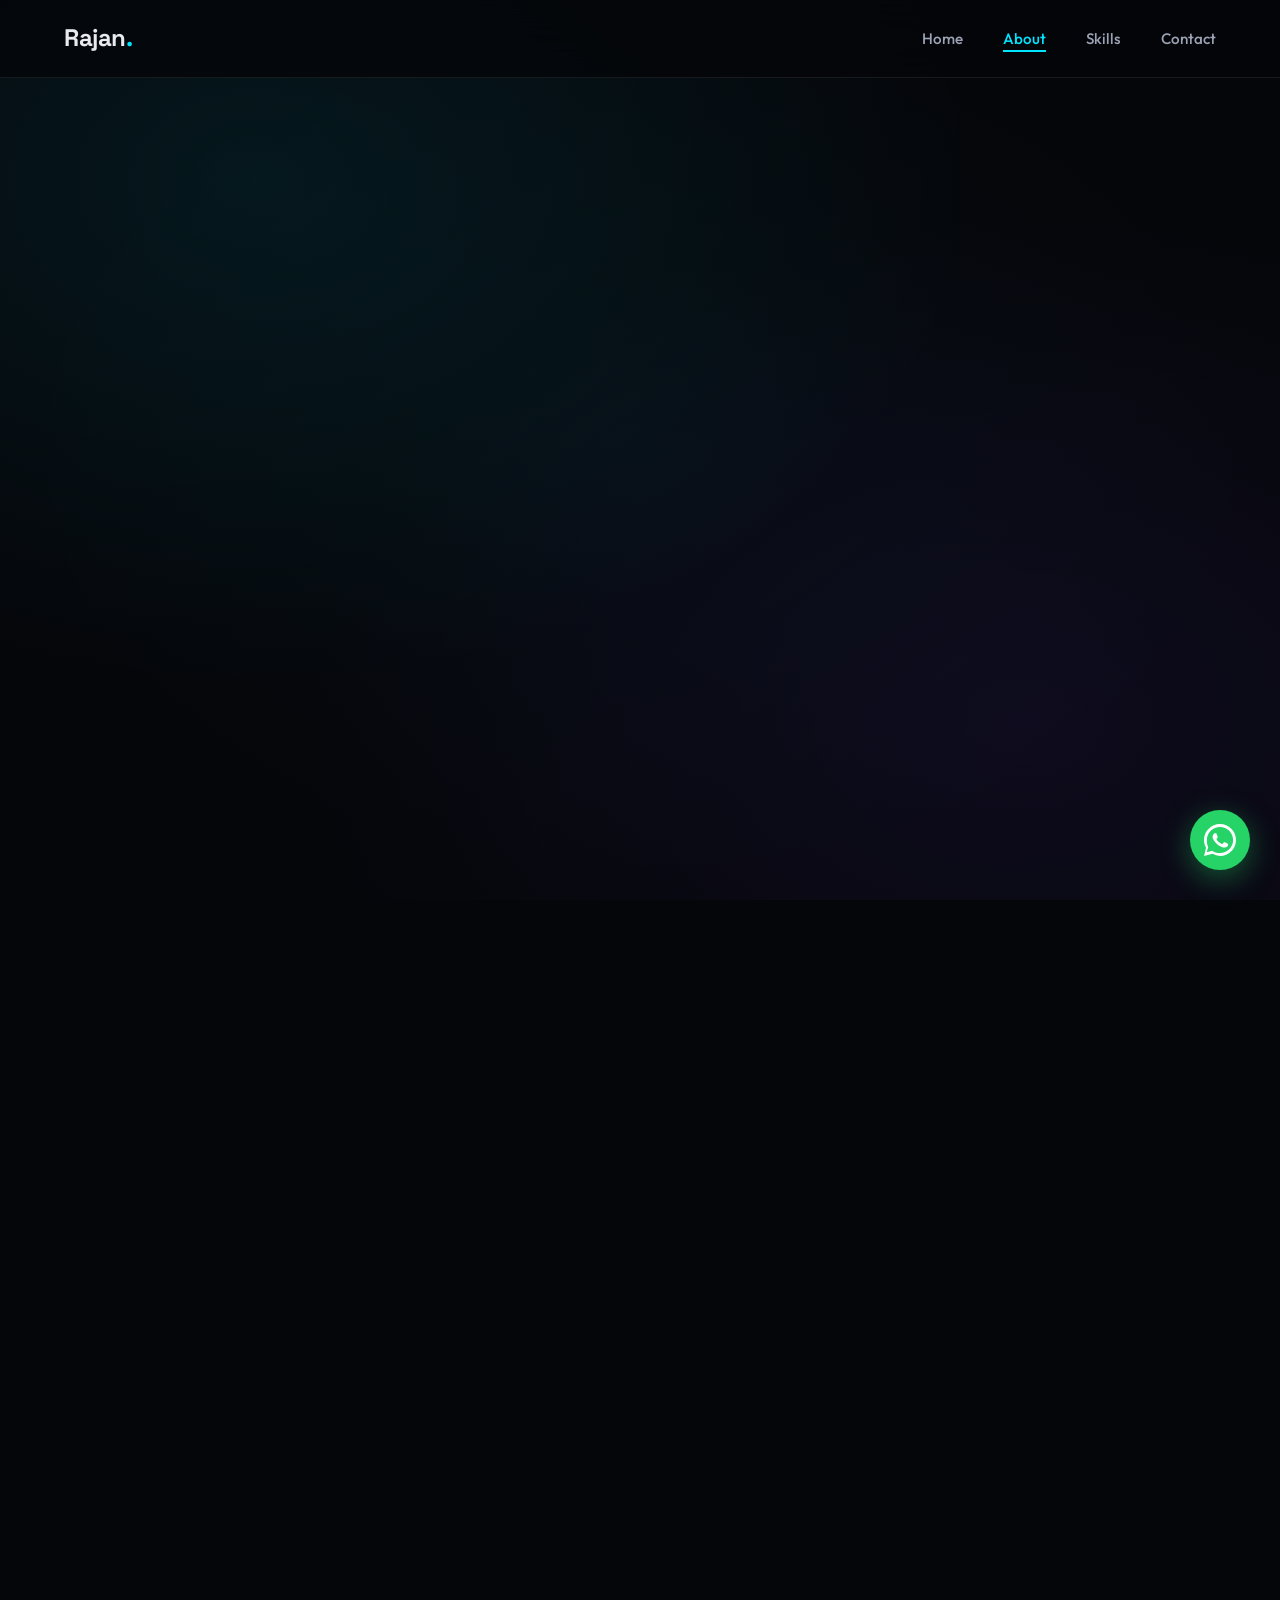
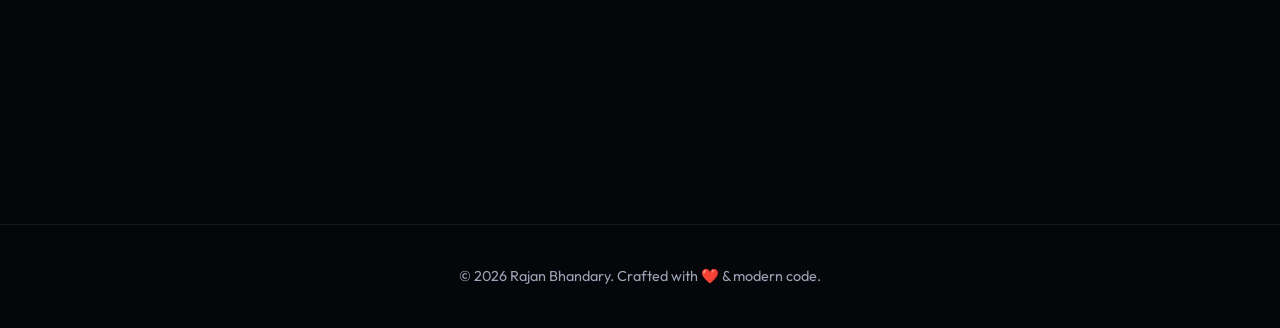
==== about.html @ 7d411dfc "Create about.html" ====
<!DOCTYPE html>
<html lang="en">
<head>
  <meta charset="UTF-8">
  <meta name="viewport" content="width=device-width, initial-scale=1.0">
  <title>About | Rajan Bhandary</title>
  <link rel="stylesheet" href="style.css">
  <link rel="icon" href="data:image/svg+xml,<svg xmlns='http://www.w3.org/2000/svg' viewBox='0 0 100 100'><text y='.9em' font-size='90'>🚀</text></svg>">
</head>
<body>
  <div class="bg-animation"></div>
  
  <div class="flying-elements">
    <div class="plane"><svg viewBox="0 0 24 24"><path d="M21 16v-2l-8-5V3.5c0-.83-.67-1.5-1.5-1.5S10 2.67 10 3.5V9l-8 5v2l8-2.5V19l-2 1.5V22l3.5-1 3.5 1v-1.5L13 19v-5.5l8 2.5z"/></svg></div>
    <div class="plane"><svg viewBox="0 0 24 24"><path d="M21 16v-2l-8-5V3.5c0-.83-.67-1.5-1.5-1.5S10 2.67 10 3.5V9l-8 5v2l8-2.5V19l-2 1.5V22l3.5-1 3.5 1v-1.5L13 19v-5.5l8 2.5z"/></svg></div>
    <div class="plane"><svg viewBox="0 0 24 24"><path d="M21 16v-2l-8-5V3.5c0-.83-.67-1.5-1.5-1.5S10 2.67 10 3.5V9l-8 5v2l8-2.5V19l-2 1.5V22l3.5-1 3.5 1v-1.5L13 19v-5.5l8 2.5z"/></svg></div>
  </div>

  <nav class="navbar" id="navbar">
    <a href="index.html" class="logo">Rajan<span>.</span></a>
    <ul class="nav-links" id="navLinks">
      <li><a href="index.html">Home</a></li>
      <li><a href="about.html" class="active">About</a></li>
      <li><a href="skills.html">Skills</a></li>
      <li><a href="contact.html">Contact</a></li>
    </ul>
    <button class="menu-toggle" id="menuToggle" aria-label="Menu">
      <span></span><span></span><span></span>
    </button>
  </nav>

  <section class="section" style="padding-top: 140px;">
    <div class="container">
      <div class="section-header fade-in">
        <span class="tag">About Me</span>
        <h2>Know Who I Am</h2>
        <p>A passionate frontend developer who loves turning creative ideas into real-world digital experiences.</p>
      </div>

      <div class="about-grid">
        <div class="about-image fade-in">
          <img src="assets/rajan.jpg" alt="Rajan Bhandary">
        </div>

        <div class="about-content fade-in">
          <h3>I'm Rajan Bhandary</h3>
          <p>
            A dedicated Frontend Developer with a strong focus on creating clean, responsive, and user-friendly interfaces. I enjoy solving real problems through code and constantly learning new technologies to stay ahead in the fast-moving web world.
          </p>
          <p>
            My journey in web development started with curiosity and has grown into a deep passion for building beautiful products that people love to use. I believe great design + clean code = unforgettable experiences.
          </p>

          <div class="about-info">
            <div class="info-item">
              <div class="label">Name</div>
              <div class="value">Rajan Bhandary</div>
            </div>
            <div class="info-item">
              <div class="label">Role</div>
              <div class="value">Frontend Developer</div>
            </div>
            <div class="info-item">
              <div class="label">Phone</div>
              <div class="value">+91 97089 64917</div>
            </div>
            <div class="info-item">
              <div class="label">Availability</div>
              <div class="value">Open to Work</div>
            </div>
          </div>
        </div>
      </div>

      <!-- Hobbies -->
      <div class="section-header fade-in" style="margin-top: 5rem;">
        <span class="tag">Beyond Code</span>
        <h2>My Hobbies & Interests</h2>
        <p>Life is more than just code. Here's what keeps me inspired and balanced.</p>
      </div>

      <div class="hobbies-grid">
        <div class="hobby-card fade-in">
          <span class="icon">📸</span>
          <h4>Photography</h4>
          <p>Capturing moments and playing with light & composition in my free time.</p>
        </div>
        <div class="hobby-card fade-in">
          <span class="icon">✈️</span>
          <h4>Traveling</h4>
          <p>Exploring new places, cultures and getting inspired by different environments.</p>
        </div>
        <div class="hobby-card fade-in">
          <span class="icon">🎧</span>
          <h4>Music</h4>
          <p>Listening to lo-fi, electronic & indie while coding or relaxing after work.</p>
        </div>
        <div class="hobby-card fade-in">
          <span class="icon">🏋️</span>
          <h4>Fitness</h4>
          <p>Staying active and disciplined helps me maintain focus and energy every day.</p>
        </div>
        <div class="hobby-card fade-in">
          <span class="icon">📚</span>
          <h4>Tech Reading</h4>
          <p>Reading blogs, docs & books about new frameworks, design systems & trends.</p>
        </div>
        <div class="hobby-card fade-in">
          <span class="icon">🎮</span>
          <h4>Gaming</h4>
          <p>Occasional gaming sessions to unwind and keep the competitive spirit alive.</p>
        </div>
      </div>
    </div>
  </section>

  <a href="https://wa.me/919708964917" target="_blank" class="whatsapp-float" aria-label="Chat on WhatsApp">
    <svg viewBox="0 0 32 32"><path d="M16.004 0C7.168 0 0 7.168 0 16c0 2.824.736 5.472 2.024 7.776L.064 32l8.4-2.208A15.92 15.92 0 0016.004 32C24.832 32 32 24.832 32 16S24.832 0 16.004 0zm0 29.12c-2.56 0-5.056-.672-7.232-1.952l-.528-.312-5.472 1.44 1.44-5.344-.344-.544A13.056 13.056 0 012.88 16c0-7.232 5.888-13.12 13.124-13.12S29.12 8.768 29.12 16 23.232 29.12 16.004 29.12z"/><path d="M23.36 19.424c-.384-.192-2.272-1.12-2.624-1.248-.352-.128-.608-.192-.864.192-.256.384-.992 1.248-1.216 1.504-.224.256-.448.288-.832.096-.384-.192-1.616-.592-3.072-1.888-1.136-1.024-1.904-2.288-2.128-2.672-.224-.384-.024-.592.168-.784.176-.176.384-.448.576-.672.192-.224.256-.384.384-.64.128-.256.064-.48-.032-.672-.096-.192-.864-2.08-1.184-2.848-.32-.752-.64-.64-.864-.64h-.736c-.256 0-.672.096-1.024.48-.352.384-1.344 1.312-1.344 3.2s1.376 3.712 1.568 3.968c.192.256 2.704 4.128 6.56 5.792.912.384 1.632.624 2.192.8.912.288 1.744.248 2.4.152.736-.112 2.272-.928 2.592-1.824.32-.896.32-1.664.224-1.824-.096-.16-.352-.256-.736-.448z"/></svg>
  </a>

  <footer>
    <div class="container">
      <p>© 2026 Rajan Bhandary. Crafted with ❤️ & modern code.</p>
    </div>
  </footer>

  <script src="script.js"></script>
</body>
</html>
---- style.css ----
/* ===== RAJAN BHANDARY - PORTFOLIO ===== */
@import url('https://fonts.googleapis.com/css2?family=Outfit:wght@300;400;500;600;700;800&family=Space+Grotesk:wght@400;500;600;700&display=swap');

:root {
  --bg: #05060a;
  --bg-card: rgba(18, 20, 30, 0.75);
  --primary: #00e5ff;
  --primary-dark: #00b8d4;
  --accent: #7c4dff;
  --text: #e8eaf0;
  --text-muted: #9ba3b5;
  --glass: rgba(255, 255, 255, 0.04);
  --border: rgba(255, 255, 255, 0.08);
  --success: #00e676;
  --shadow: 0 20px 60px rgba(0, 229, 255, 0.08);
}

* {
  margin: 0;
  padding: 0;
  box-sizing: border-box;
}

html {
  scroll-behavior: smooth;
}

body {
  font-family: 'Outfit', sans-serif;
  background: var(--bg);
  color: var(--text);
  line-height: 1.6;
  overflow-x: hidden;
  min-height: 100vh;
}

/* Animated background */
.bg-animation {
  position: fixed;
  top: 0;
  left: 0;
  width: 100%;
  height: 100%;
  z-index: -2;
  background: 
    radial-gradient(ellipse at 20% 20%, rgba(0, 229, 255, 0.08) 0%, transparent 50%),
    radial-gradient(ellipse at 80% 80%, rgba(124, 77, 255, 0.08) 0%, transparent 50%),
    radial-gradient(ellipse at 50% 50%, rgba(0, 184, 212, 0.03) 0%, transparent 70%),
    var(--bg);
}

/* Flying planes / particles */
.flying-elements {
  position: fixed;
  top: 0;
  left: 0;
  width: 100%;
  height: 100%;
  z-index: -1;
  pointer-events: none;
  overflow: hidden;
}

.plane {
  position: absolute;
  opacity: 0.15;
  animation: fly linear infinite;
}

.plane svg {
  width: 40px;
  height: 40px;
  fill: var(--primary);
}

.plane:nth-child(1) { top: 15%; left: -50px; animation-duration: 28s; animation-delay: 0s; }
.plane:nth-child(2) { top: 45%; left: -50px; animation-duration: 35s; animation-delay: 5s; }
.plane:nth-child(3) { top: 70%; left: -50px; animation-duration: 42s; animation-delay: 12s; }
.plane:nth-child(4) { top: 25%; left: -50px; animation-duration: 31s; animation-delay: 18s; }

@keyframes fly {
  0% { transform: translateX(0) translateY(0) rotate(0deg); opacity: 0; }
  5% { opacity: 0.15; }
  50% { transform: translateX(50vw) translateY(-30px) rotate(5deg); }
  95% { opacity: 0.15; }
  100% { transform: translateX(110vw) translateY(20px) rotate(-3deg); opacity: 0; }
}

/* Particles */
.particle {
  position: absolute;
  width: 4px;
  height: 4px;
  background: var(--primary);
  border-radius: 50%;
  opacity: 0.3;
  animation: float-particle linear infinite;
}

@keyframes float-particle {
  0% { transform: translateY(100vh) scale(0); opacity: 0; }
  10% { opacity: 0.4; }
  90% { opacity: 0.4; }
  100% { transform: translateY(-10vh) scale(1); opacity: 0; }
}

/* Navbar */
.navbar {
  position: fixed;
  top: 0;
  left: 0;
  width: 100%;
  padding: 1.2rem 5%;
  display: flex;
  justify-content: space-between;
  align-items: center;
  z-index: 1000;
  background: rgba(5, 6, 10, 0.85);
  backdrop-filter: blur(20px);
  border-bottom: 1px solid var(--border);
  transition: all 0.3s ease;
}

.navbar.scrolled {
  padding: 0.8rem 5%;
  box-shadow: 0 10px 40px rgba(0, 0, 0, 0.4);
}

.logo {
  font-family: 'Space Grotesk', sans-serif;
  font-size: 1.5rem;
  font-weight: 700;
  color: var(--text);
  text-decoration: none;
  letter-spacing: -0.5px;
}

.logo span {
  color: var(--primary);
}

.nav-links {
  display: flex;
  gap: 2.5rem;
  list-style: none;
}

.nav-links a {
  color: var(--text-muted);
  text-decoration: none;
  font-weight: 500;
  font-size: 0.95rem;
  transition: all 0.3s ease;
  position: relative;
}

.nav-links a::after {
  content: '';
  position: absolute;
  bottom: -4px;
  left: 0;
  width: 0;
  height: 2px;
  background: var(--primary);
  transition: width 0.3s ease;
}

.nav-links a:hover,
.nav-links a.active {
  color: var(--primary);
}

.nav-links a:hover::after,
.nav-links a.active::after {
  width: 100%;
}

.menu-toggle {
  display: none;
  flex-direction: column;
  gap: 6px;
  cursor: pointer;
  background: none;
  border: none;
}

.menu-toggle span {
  width: 28px;
  height: 2px;
  background: var(--text);
  transition: all 0.3s ease;
}

/* Container */
.container {
  max-width: 1200px;
  margin: 0 auto;
  padding: 0 5%;
}

/* ===== HOME PAGE ===== */
.hero {
  min-height: 100vh;
  display: flex;
  align-items: center;
  padding-top: 80px;
  position: relative;
}

.hero-content {
  display: grid;
  grid-template-columns: 1.1fr 0.9fr;
  gap: 4rem;
  align-items: center;
  width: 100%;
}

.hero-text {
  animation: fadeInUp 0.8s ease forwards;
}

.greeting {
  display: inline-block;
  font-size: 1rem;
  color: var(--primary);
  font-weight: 500;
  margin-bottom: 1rem;
  letter-spacing: 2px;
  text-transform: uppercase;
}

.hero-text h1 {
  font-family: 'Space Grotesk', sans-serif;
  font-size: clamp(2.8rem, 5vw, 4.2rem);
  font-weight: 700;
  line-height: 1.15;
  margin-bottom: 1.2rem;
  letter-spacing: -1px;
}

.hero-text h1 .highlight {
  background: linear-gradient(135deg, var(--primary), var(--accent));
  -webkit-background-clip: text;
  -webkit-text-fill-color: transparent;
  background-clip: text;
}

.hero-text .role {
  font-size: 1.35rem;
  color: var(--text-muted);
  margin-bottom: 1.8rem;
  font-weight: 400;
}

.hero-text .intro {
  font-size: 1.1rem;
  color: var(--text-muted);
  max-width: 520px;
  margin-bottom: 2.5rem;
  line-height: 1.8;
}

.hero-btns {
  display: flex;
  gap: 1.2rem;
  flex-wrap: wrap;
}

.btn {
  display: inline-flex;
  align-items: center;
  gap: 0.6rem;
  padding: 0.95rem 1.9rem;
  border-radius: 50px;
  font-weight: 600;
  font-size: 1rem;
  text-decoration: none;
  transition: all 0.3s ease;
  border: none;
  cursor: pointer;
  font-family: inherit;
}

.btn-primary {
  background: linear-gradient(135deg, var(--primary), var(--primary-dark));
  color: #000;
  box-shadow: 0 8px 30px rgba(0, 229, 255, 0.3);
}

.btn-primary:hover {
  transform: translateY(-3px);
  box-shadow: 0 12px 40px rgba(0, 229, 255, 0.45);
}

.btn-outline {
  background: transparent;
  color: var(--text);
  border: 1.5px solid var(--border);
}

.btn-outline:hover {
  border-color: var(--primary);
  color: var(--primary);
  background: rgba(0, 229, 255, 0.05);
  transform: translateY(-3px);
}

/* Photo */
.hero-image {
  position: relative;
  display: flex;
  justify-content: center;
  animation: fadeInRight 0.9s ease 0.2s both;
}

.image-wrapper {
  position: relative;
  width: 340px;
  height: 420px;
}

.image-wrapper::before {
  content: '';
  position: absolute;
  inset: -12px;
  border-radius: 24px;
  background: linear-gradient(135deg, var(--primary), var(--accent));
  opacity: 0.5;
  z-index: -1;
  filter: blur(20px);
  animation: pulse-glow 3s ease-in-out infinite;
}

@keyframes pulse-glow {
  0%, 100% { opacity: 0.4; transform: scale(1); }
  50% { opacity: 0.7; transform: scale(1.02); }
}

.image-wrapper img {
  width: 100%;
  height: 100%;
  object-fit: cover;
  border-radius: 20px;
  border: 2px solid rgba(0, 229, 255, 0.2);
  box-shadow: var(--shadow);
}

.floating-badge {
  position: absolute;
  bottom: -20px;
  left: 50%;
  transform: translateX(-50%);
  background: var(--bg-card);
  backdrop-filter: blur(16px);
  border: 1px solid var(--border);
  padding: 0.8rem 1.5rem;
  border-radius: 50px;
  display: flex;
  align-items: center;
  gap: 0.6rem;
  font-size: 0.9rem;
  font-weight: 500;
  box-shadow: 0 10px 40px rgba(0, 0, 0, 0.3);
  white-space: nowrap;
}

.floating-badge .dot {
  width: 10px;
  height: 10px;
  background: var(--success);
  border-radius: 50%;
  animation: blink 1.5s infinite;
}

@keyframes blink {
  0%, 100% { opacity: 1; }
  50% { opacity: 0.4; }
}

/* Stats */
.stats {
  display: flex;
  gap: 3rem;
  margin-top: 4rem;
  padding-top: 2.5rem;
  border-top: 1px solid var(--border);
  animation: fadeInUp 0.8s ease 0.4s both;
}

.stat-item h3 {
  font-family: 'Space Grotesk', sans-serif;
  font-size: 2rem;
  font-weight: 700;
  color: var(--primary);
  margin-bottom: 0.2rem;
}

.stat-item p {
  color: var(--text-muted);
  font-size: 0.9rem;
}

/* ===== SECTION COMMON ===== */
.section {
  padding: 6rem 0;
}

.section-header {
  text-align: center;
  margin-bottom: 4rem;
}

.section-header .tag {
  display: inline-block;
  font-size: 0.85rem;
  color: var(--primary);
  font-weight: 600;
  letter-spacing: 2px;
  text-transform: uppercase;
  margin-bottom: 0.8rem;
}

.section-header h2 {
  font-family: 'Space Grotesk', sans-serif;
  font-size: clamp(2rem, 4vw, 2.8rem);
  font-weight: 700;
  margin-bottom: 1rem;
}

.section-header p {
  color: var(--text-muted);
  max-width: 550px;
  margin: 0 auto;
  font-size: 1.05rem;
}

/* ===== ABOUT PAGE ===== */
.about-grid {
  display: grid;
  grid-template-columns: 1fr 1.2fr;
  gap: 4rem;
  align-items: center;
}

.about-image {
  position: relative;
}

.about-image img {
  width: 100%;
  max-width: 400px;
  border-radius: 20px;
  border: 2px solid rgba(0, 229, 255, 0.15);
  box-shadow: var(--shadow);
}

.about-content h3 {
  font-family: 'Space Grotesk', sans-serif;
  font-size: 1.8rem;
  margin-bottom: 1.2rem;
}

.about-content p {
  color: var(--text-muted);
  margin-bottom: 1.2rem;
  font-size: 1.05rem;
  line-height: 1.8;
}

.about-info {
  display: grid;
  grid-template-columns: 1fr 1fr;
  gap: 1.2rem;
  margin-top: 2rem;
}

.info-item {
  background: var(--glass);
  border: 1px solid var(--border);
  padding: 1.2rem;
  border-radius: 14px;
  transition: all 0.3s ease;
}

.info-item:hover {
  border-color: rgba(0, 229, 255, 0.3);
  transform: translateY(-3px);
}

.info-item .label {
  font-size: 0.8rem;
  color: var(--text-muted);
  margin-bottom: 0.3rem;
}

.info-item .value {
  font-weight: 600;
  font-size: 1.05rem;
}

/* Hobbies */
.hobbies-grid {
  display: grid;
  grid-template-columns: repeat(auto-fit, minmax(220px, 1fr));
  gap: 1.5rem;
  margin-top: 3rem;
}

.hobby-card {
  background: var(--bg-card);
  border: 1px solid var(--border);
  border-radius: 18px;
  padding: 1.8rem;
  text-align: center;
  transition: all 0.35s ease;
  backdrop-filter: blur(12px);
}

.hobby-card:hover {
  transform: translateY(-8px);
  border-color: rgba(0, 229, 255, 0.35);
  box-shadow: 0 20px 50px rgba(0, 229, 255, 0.1);
}

.hobby-card .icon {
  font-size: 2.5rem;
  margin-bottom: 1rem;
  display: block;
}

.hobby-card h4 {
  font-size: 1.15rem;
  margin-bottom: 0.5rem;
  font-weight: 600;
}

.hobby-card p {
  color: var(--text-muted);
  font-size: 0.9rem;
}

/* ===== SKILLS PAGE ===== */
.skills-grid {
  display: grid;
  grid-template-columns: repeat(auto-fit, minmax(280px, 1fr));
  gap: 1.8rem;
}

.skill-category {
  background: var(--bg-card);
  border: 1px solid var(--border);
  border-radius: 20px;
  padding: 2rem;
  backdrop-filter: blur(12px);
  transition: all 0.3s ease;
}

.skill-category:hover {
  border-color: rgba(0, 229, 255, 0.3);
  transform: translateY(-5px);
}

.skill-category h3 {
  font-family: 'Space Grotesk', sans-serif;
  font-size: 1.25rem;
  margin-bottom: 1.5rem;
  display: flex;
  align-items: center;
  gap: 0.6rem;
}

.skill-category h3 .emoji {
  font-size: 1.4rem;
}

.skill-tags {
  display: flex;
  flex-wrap: wrap;
  gap: 0.7rem;
}

.skill-tag {
  background: rgba(0, 229, 255, 0.08);
  border: 1px solid rgba(0, 229, 255, 0.2);
  color: var(--primary);
  padding: 0.45rem 1rem;
  border-radius: 50px;
  font-size: 0.9rem;
  font-weight: 500;
  transition: all 0.25s ease;
}

.skill-tag:hover {
  background: rgba(0, 229, 255, 0.18);
  transform: scale(1.05);
}

/* Progress bars style */
.skill-bars {
  margin-top: 1rem;
}

.skill-bar {
  margin-bottom: 1.3rem;
}

.skill-bar .info {
  display: flex;
  justify-content: space-between;
  margin-bottom: 0.5rem;
  font-size: 0.95rem;
}

.skill-bar .bar {
  height: 8px;
  background: rgba(255, 255, 255, 0.06);
  border-radius: 10px;
  overflow: hidden;
}

.skill-bar .progress {
  height: 100%;
  background: linear-gradient(90deg, var(--primary), var(--accent));
  border-radius: 10px;
  width: 0;
  transition: width 1.2s ease;
}

/* ===== CONTACT PAGE ===== */
.contact-wrapper {
  display: grid;
  grid-template-columns: 1fr 1.1fr;
  gap: 4rem;
  align-items: start;
}

.contact-info h3 {
  font-family: 'Space Grotesk', sans-serif;
  font-size: 1.8rem;
  margin-bottom: 1rem;
}

.contact-info > p {
  color: var(--text-muted);
  margin-bottom: 2.5rem;
  font-size: 1.05rem;
}

.contact-cards {
  display: flex;
  flex-direction: column;
  gap: 1.2rem;
}

.contact-card {
  display: flex;
  align-items: center;
  gap: 1.2rem;
  background: var(--bg-card);
  border: 1px solid var(--border);
  padding: 1.3rem 1.5rem;
  border-radius: 16px;
  text-decoration: none;
  color: var(--text);
  transition: all 0.3s ease;
}

.contact-card:hover {
  border-color: rgba(0, 229, 255, 0.4);
  transform: translateX(8px);
  background: rgba(0, 229, 255, 0.05);
}

.contact-card .icon-box {
  width: 50px;
  height: 50px;
  background: rgba(0, 229, 255, 0.1);
  border-radius: 12px;
  display: flex;
  align-items: center;
  justify-content: center;
  font-size: 1.4rem;
  flex-shrink: 0;
}

.contact-card .details h4 {
  font-size: 0.95rem;
  font-weight: 600;
  margin-bottom: 0.2rem;
}

.contact-card .details p {
  color: var(--text-muted);
  font-size: 0.9rem;
}

/* Contact form */
.contact-form {
  background: var(--bg-card);
  border: 1px solid var(--border);
  border-radius: 24px;
  padding: 2.5rem;
  backdrop-filter: blur(12px);
}

.form-group {
  margin-bottom: 1.5rem;
}

.form-group label {
  display: block;
  font-size: 0.9rem;
  font-weight: 500;
  margin-bottom: 0.5rem;
  color: var(--text-muted);
}

.form-group input,
.form-group textarea {
  width: 100%;
  padding: 1rem 1.2rem;
  background: rgba(255, 255, 255, 0.04);
  border: 1px solid var(--border);
  border-radius: 12px;
  color: var(--text);
  font-family: inherit;
  font-size: 1rem;
  transition: all 0.3s ease;
}

.form-group input:focus,
.form-group textarea:focus {
  outline: none;
  border-color: var(--primary);
  background: rgba(0, 229, 255, 0.05);
}

.form-group textarea {
  resize: vertical;
  min-height: 140px;
}

/* Floating WhatsApp */
.whatsapp-float {
  position: fixed;
  bottom: 30px;
  right: 30px;
  width: 60px;
  height: 60px;
  background: #25D366;
  border-radius: 50%;
  display: flex;
  align-items: center;
  justify-content: center;
  box-shadow: 0 8px 30px rgba(37, 211, 102, 0.4);
  z-index: 999;
  transition: all 0.3s ease;
  text-decoration: none;
  animation: pulse-wa 2s infinite;
}

.whatsapp-float:hover {
  transform: scale(1.1);
  box-shadow: 0 12px 40px rgba(37, 211, 102, 0.55);
}

.whatsapp-float svg {
  width: 32px;
  height: 32px;
  fill: white;
}

@keyframes pulse-wa {
  0% { box-shadow: 0 0 0 0 rgba(37, 211, 102, 0.5); }
  70% { box-shadow: 0 0 0 15px rgba(37, 211, 102, 0); }
  100% { box-shadow: 0 0 0 0 rgba(37, 211, 102, 0); }
}

/* Footer */
footer {
  padding: 2.5rem 0;
  border-top: 1px solid var(--border);
  text-align: center;
  color: var(--text-muted);
  font-size: 0.9rem;
}

footer a {
  color: var(--primary);
  text-decoration: none;
}

/* Animations */
@keyframes fadeInUp {
  from { opacity: 0; transform: translateY(30px); }
  to { opacity: 1; transform: translateY(0); }
}

@keyframes fadeInRight {
  from { opacity: 0; transform: translateX(40px); }
  to { opacity: 1; transform: translateX(0); }
}

.fade-in {
  opacity: 0;
  transform: translateY(25px);
  transition: all 0.7s ease;
}

.fade-in.visible {
  opacity: 1;
  transform: translateY(0);
}

/* Responsive */
@media (max-width: 968px) {
  .hero-content {
    grid-template-columns: 1fr;
    text-align: center;
    gap: 3rem;
  }

  .hero-text .intro {
    margin-left: auto;
    margin-right: auto;
  }

  .hero-btns {
    justify-content: center;
  }

  .stats {
    justify-content: center;
  }

  .hero-image {
    order: -1;
  }

  .image-wrapper {
    width: 280px;
    height: 350px;
    margin: 0 auto;
  }

  .about-grid,
  .contact-wrapper {
    grid-template-columns: 1fr;
    gap: 3rem;
  }

  .about-image {
    text-align: center;
  }

  .nav-links {
    display: none;
    position: absolute;
    top: 100%;
    left: 0;
    width: 100%;
    background: rgba(5, 6, 10, 0.98);
    flex-direction: column;
    padding: 1.5rem;
    gap: 1.2rem;
    border-bottom: 1px solid var(--border);
  }

  .nav-links.active {
    display: flex;
  }

  .menu-toggle {
    display: flex;
  }
}

@media (max-width: 600px) {
  .stats {
    flex-direction: column;
    gap: 1.5rem;
    align-items: center;
  }

  .about-info {
    grid-template-columns: 1fr;
  }

  .hero-text h1 {
    font-size: 2.4rem;
  }
}
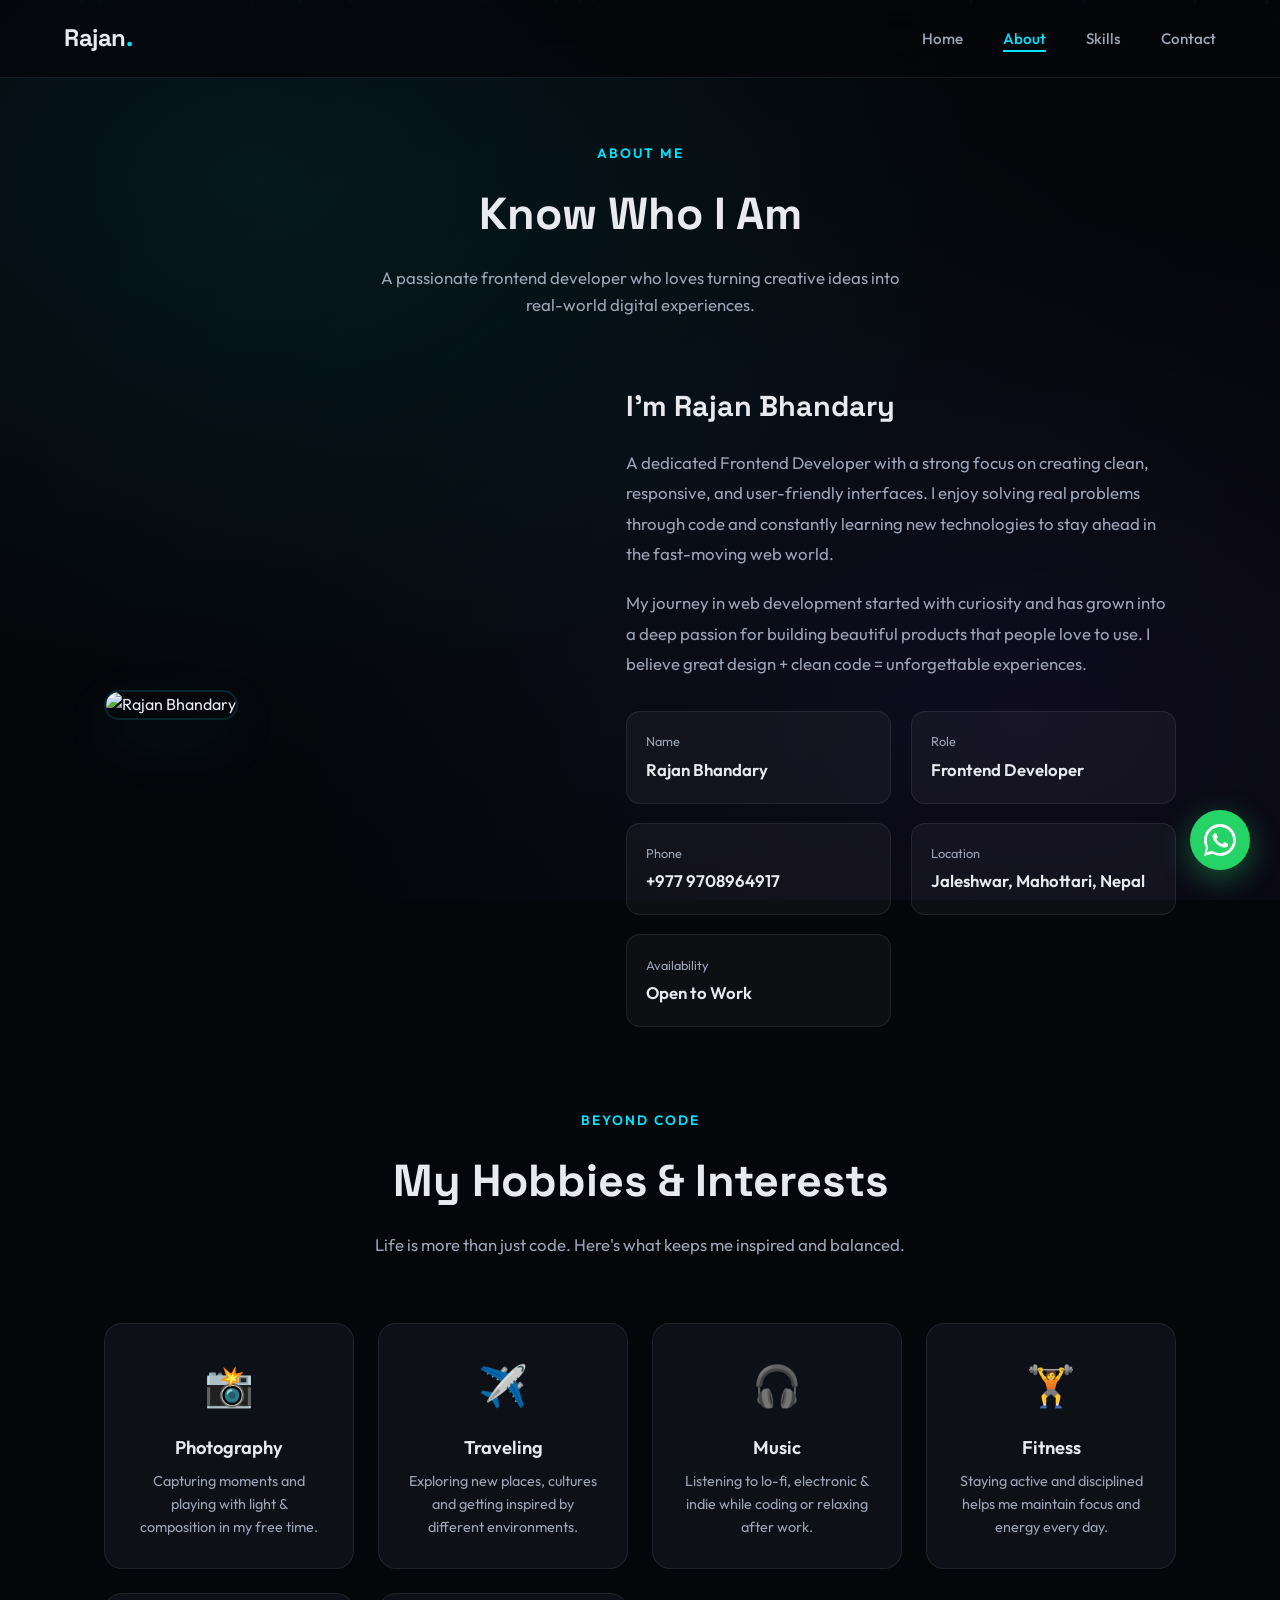
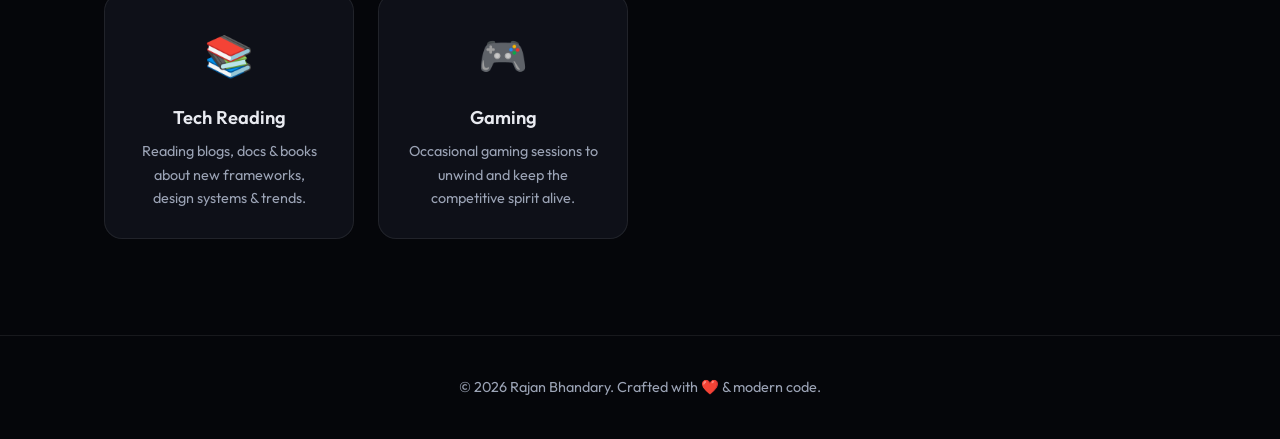
==== commit bda8c31b: "Create about.html" ====
--- a/about.html
+++ b/about.html
@@ -8,116 +8,202 @@
   <link rel="icon" href="data:image/svg+xml,<svg xmlns='http://www.w3.org/2000/svg' viewBox='0 0 100 100'><text y='.9em' font-size='90'>🚀</text></svg>">
 </head>
 <body>
+
   <div class="bg-animation"></div>
-  
+
   <div class="flying-elements">
-    <div class="plane"><svg viewBox="0 0 24 24"><path d="M21 16v-2l-8-5V3.5c0-.83-.67-1.5-1.5-1.5S10 2.67 10 3.5V9l-8 5v2l8-2.5V19l-2 1.5V22l3.5-1 3.5 1v-1.5L13 19v-5.5l8 2.5z"/></svg></div>
-    <div class="plane"><svg viewBox="0 0 24 24"><path d="M21 16v-2l-8-5V3.5c0-.83-.67-1.5-1.5-1.5S10 2.67 10 3.5V9l-8 5v2l8-2.5V19l-2 1.5V22l3.5-1 3.5 1v-1.5L13 19v-5.5l8 2.5z"/></svg></div>
-    <div class="plane"><svg viewBox="0 0 24 24"><path d="M21 16v-2l-8-5V3.5c0-.83-.67-1.5-1.5-1.5S10 2.67 10 3.5V9l-8 5v2l8-2.5V19l-2 1.5V22l3.5-1 3.5 1v-1.5L13 19v-5.5l8 2.5z"/></svg></div>
+    <div class="plane">
+      <svg viewBox="0 0 24 24">
+        <path d="M21 16v-2l-8-5V3.5c0-.83-.67-1.5-1.5-1.5S10 2.67 10 3.5V9l-8 5v2l8-2.5V19l-2 1.5V22l3.5-1 3.5 1v-1.5L13 19v-5.5l8 2.5z"/>
+      </svg>
+    </div>
+    <div class="plane">
+      <svg viewBox="0 0 24 24">
+        <path d="M21 16v-2l-8-5V3.5c0-.83-.67-1.5-1.5-1.5S10 2.67 10 3.5V9l-8 5v2l8-2.5V19l-2 1.5V22l3.5-1 3.5 1v-1.5L13 19v-5.5l8 2.5z"/>
+      </svg>
+    </div>
+    <div class="plane">
+      <svg viewBox="0 0 24 24">
+        <path d="M21 16v-2l-8-5V3.5c0-.83-.67-1.5-1.5-1.5S10 2.67 10 3.5V9l-8 5v2l8-2.5V19l-2 1.5V22l3.5-1 3.5 1v-1.5L13 19v-5.5l8 2.5z"/>
+      </svg>
+    </div>
   </div>
 
+  <!-- Navigation -->
   <nav class="navbar" id="navbar">
     <a href="index.html" class="logo">Rajan<span>.</span></a>
+
     <ul class="nav-links" id="navLinks">
       <li><a href="index.html">Home</a></li>
       <li><a href="about.html" class="active">About</a></li>
       <li><a href="skills.html">Skills</a></li>
       <li><a href="contact.html">Contact</a></li>
     </ul>
+
     <button class="menu-toggle" id="menuToggle" aria-label="Menu">
-      <span></span><span></span><span></span>
+      <span></span>
+      <span></span>
+      <span></span>
     </button>
   </nav>
 
+  <!-- About Section -->
   <section class="section" style="padding-top: 140px;">
     <div class="container">
+
       <div class="section-header fade-in">
         <span class="tag">About Me</span>
         <h2>Know Who I Am</h2>
-        <p>A passionate frontend developer who loves turning creative ideas into real-world digital experiences.</p>
+        <p>
+          A passionate frontend developer who loves turning creative
+          ideas into real-world digital experiences.
+        </p>
       </div>
 
       <div class="about-grid">
+
+        <!-- Profile Photo -->
         <div class="about-image fade-in">
           <img src="assets/rajan.jpg" alt="Rajan Bhandary">
         </div>
 
+        <!-- About Content -->
         <div class="about-content fade-in">
           <h3>I'm Rajan Bhandary</h3>
-          <p>
-            A dedicated Frontend Developer with a strong focus on creating clean, responsive, and user-friendly interfaces. I enjoy solving real problems through code and constantly learning new technologies to stay ahead in the fast-moving web world.
-          </p>
-          <p>
-            My journey in web development started with curiosity and has grown into a deep passion for building beautiful products that people love to use. I believe great design + clean code = unforgettable experiences.
-          </p>
-
+
+          <p>
+            A dedicated Frontend Developer with a strong focus on
+            creating clean, responsive, and user-friendly interfaces.
+            I enjoy solving real problems through code and constantly
+            learning new technologies to stay ahead in the fast-moving
+            web world.
+          </p>
+
+          <p>
+            My journey in web development started with curiosity and
+            has grown into a deep passion for building beautiful
+            products that people love to use. I believe great design
+            + clean code = unforgettable experiences.
+          </p>
+
+          <!-- Personal Information -->
           <div class="about-info">
+
             <div class="info-item">
               <div class="label">Name</div>
               <div class="value">Rajan Bhandary</div>
             </div>
+
             <div class="info-item">
               <div class="label">Role</div>
               <div class="value">Frontend Developer</div>
             </div>
+
             <div class="info-item">
               <div class="label">Phone</div>
-              <div class="value">+91 97089 64917</div>
-            </div>
+              <div class="value">+977 9708964917</div>
+            </div>
+
+            <div class="info-item">
+              <div class="label">Location</div>
+              <div class="value">Jaleshwar, Mahottari, Nepal</div>
+            </div>
+
             <div class="info-item">
               <div class="label">Availability</div>
               <div class="value">Open to Work</div>
             </div>
+
           </div>
         </div>
       </div>
 
-      <!-- Hobbies -->
+      <!-- Hobbies Section -->
       <div class="section-header fade-in" style="margin-top: 5rem;">
         <span class="tag">Beyond Code</span>
         <h2>My Hobbies & Interests</h2>
-        <p>Life is more than just code. Here's what keeps me inspired and balanced.</p>
+        <p>
+          Life is more than just code. Here's what keeps me inspired
+          and balanced.
+        </p>
       </div>
 
       <div class="hobbies-grid">
+
         <div class="hobby-card fade-in">
           <span class="icon">📸</span>
           <h4>Photography</h4>
-          <p>Capturing moments and playing with light & composition in my free time.</p>
-        </div>
+          <p>
+            Capturing moments and playing with light & composition
+            in my free time.
+          </p>
+        </div>
+
         <div class="hobby-card fade-in">
           <span class="icon">✈️</span>
           <h4>Traveling</h4>
-          <p>Exploring new places, cultures and getting inspired by different environments.</p>
-        </div>
+          <p>
+            Exploring new places, cultures and getting inspired
+            by different environments.
+          </p>
+        </div>
+
         <div class="hobby-card fade-in">
           <span class="icon">🎧</span>
           <h4>Music</h4>
-          <p>Listening to lo-fi, electronic & indie while coding or relaxing after work.</p>
-        </div>
+          <p>
+            Listening to lo-fi, electronic & indie while coding
+            or relaxing after work.
+          </p>
+        </div>
+
         <div class="hobby-card fade-in">
           <span class="icon">🏋️</span>
           <h4>Fitness</h4>
-          <p>Staying active and disciplined helps me maintain focus and energy every day.</p>
-        </div>
+          <p>
+            Staying active and disciplined helps me maintain focus
+            and energy every day.
+          </p>
+        </div>
+
         <div class="hobby-card fade-in">
           <span class="icon">📚</span>
           <h4>Tech Reading</h4>
-          <p>Reading blogs, docs & books about new frameworks, design systems & trends.</p>
-        </div>
+          <p>
+            Reading blogs, docs & books about new frameworks,
+            design systems & trends.
+          </p>
+        </div>
+
         <div class="hobby-card fade-in">
           <span class="icon">🎮</span>
           <h4>Gaming</h4>
-          <p>Occasional gaming sessions to unwind and keep the competitive spirit alive.</p>
-        </div>
+          <p>
+            Occasional gaming sessions to unwind and keep the
+            competitive spirit alive.
+          </p>
+        </div>
+
       </div>
     </div>
   </section>
 
-  <a href="https://wa.me/919708964917" target="_blank" class="whatsapp-float" aria-label="Chat on WhatsApp">
-    <svg viewBox="0 0 32 32"><path d="M16.004 0C7.168 0 0 7.168 0 16c0 2.824.736 5.472 2.024 7.776L.064 32l8.4-2.208A15.92 15.92 0 0016.004 32C24.832 32 32 24.832 32 16S24.832 0 16.004 0zm0 29.12c-2.56 0-5.056-.672-7.232-1.952l-.528-.312-5.472 1.44 1.44-5.344-.344-.544A13.056 13.056 0 012.88 16c0-7.232 5.888-13.12 13.124-13.12S29.12 8.768 29.12 16 23.232 29.12 16.004 29.12z"/><path d="M23.36 19.424c-.384-.192-2.272-1.12-2.624-1.248-.352-.128-.608-.192-.864.192-.256.384-.992 1.248-1.216 1.504-.224.256-.448.288-.832.096-.384-.192-1.616-.592-3.072-1.888-1.136-1.024-1.904-2.288-2.128-2.672-.224-.384-.024-.592.168-.784.176-.176.384-.448.576-.672.192-.224.256-.384.384-.64.128-.256.064-.48-.032-.672-.096-.192-.864-2.08-1.184-2.848-.32-.752-.64-.64-.864-.64h-.736c-.256 0-.672.096-1.024.48-.352.384-1.344 1.312-1.344 3.2s1.376 3.712 1.568 3.968c.192.256 2.704 4.128 6.56 5.792.912.384 1.632.624 2.192.8.912.288 1.744.248 2.4.152.736-.112 2.272-.928 2.592-1.824.32-.896.32-1.664.224-1.824-.096-.16-.352-.256-.736-.448z"/></svg>
+  <!-- WhatsApp Floating Button -->
+  <a
+    href="https://wa.me/9779708964917"
+    target="_blank"
+    rel="noopener noreferrer"
+    class="whatsapp-float"
+    aria-label="Chat on WhatsApp"
+  >
+    <svg viewBox="0 0 32 32">
+      <path d="M16.004 0C7.168 0 0 7.168 0 16c0 2.824.736 5.472 2.024 7.776L.064 32l8.4-2.208A15.92 15.92 0 0016.004 32C24.832 32 32 24.832 32 16S24.832 0 16.004 0zm0 29.12c-2.56 0-5.056-.672-7.232-1.952l-.528-.312-5.472 1.44 1.44-5.344-.344-.544A13.056 13.056 0 012.88 16c0-7.232 5.888-13.12 13.124-13.12S29.12 8.768 29.12 16 23.232 29.12 16.004 29.12z"/>
+
+      <path d="M23.36 19.424c-.384-.192-2.272-1.12-2.624-1.248-.352-.128-.608-.192-.864.192-.256.384-.992 1.248-1.216 1.504-.224.256-.448.288-.832.096-.384-.192-1.616-.592-3.072-1.888-1.136-1.024-1.904-2.288-2.128-2.672-.224-.384-.024-.592.168-.784.176-.176.384-.448.576-.672.192-.224.256-.384.384-.64.128-.256.064-.48-.032-.672-.096-.192-.864-2.08-1.184-2.848-.32-.752-.64-.64-.864-.64h-.736c-.256 0-.672.096-1.024.48-.352.384-1.344 1.312-1.344 3.2s1.376 3.712 1.568 3.968c.192.256 2.704 4.128 6.56 5.792.912.384 1.632.624 2.192.8.912.288 1.744.248 2.4.152.736-.112 2.272-.928 2.592-1.824.32-.896.32-1.664.224-1.824-.096-.16-.352-.256-.736-.448z"/>
+    </svg>
   </a>
 
+  <!-- Footer -->
   <footer>
     <div class="container">
       <p>© 2026 Rajan Bhandary. Crafted with ❤️ & modern code.</p>
@@ -125,5 +211,6 @@
   </footer>
 
   <script src="script.js"></script>
+
 </body>
 </html>
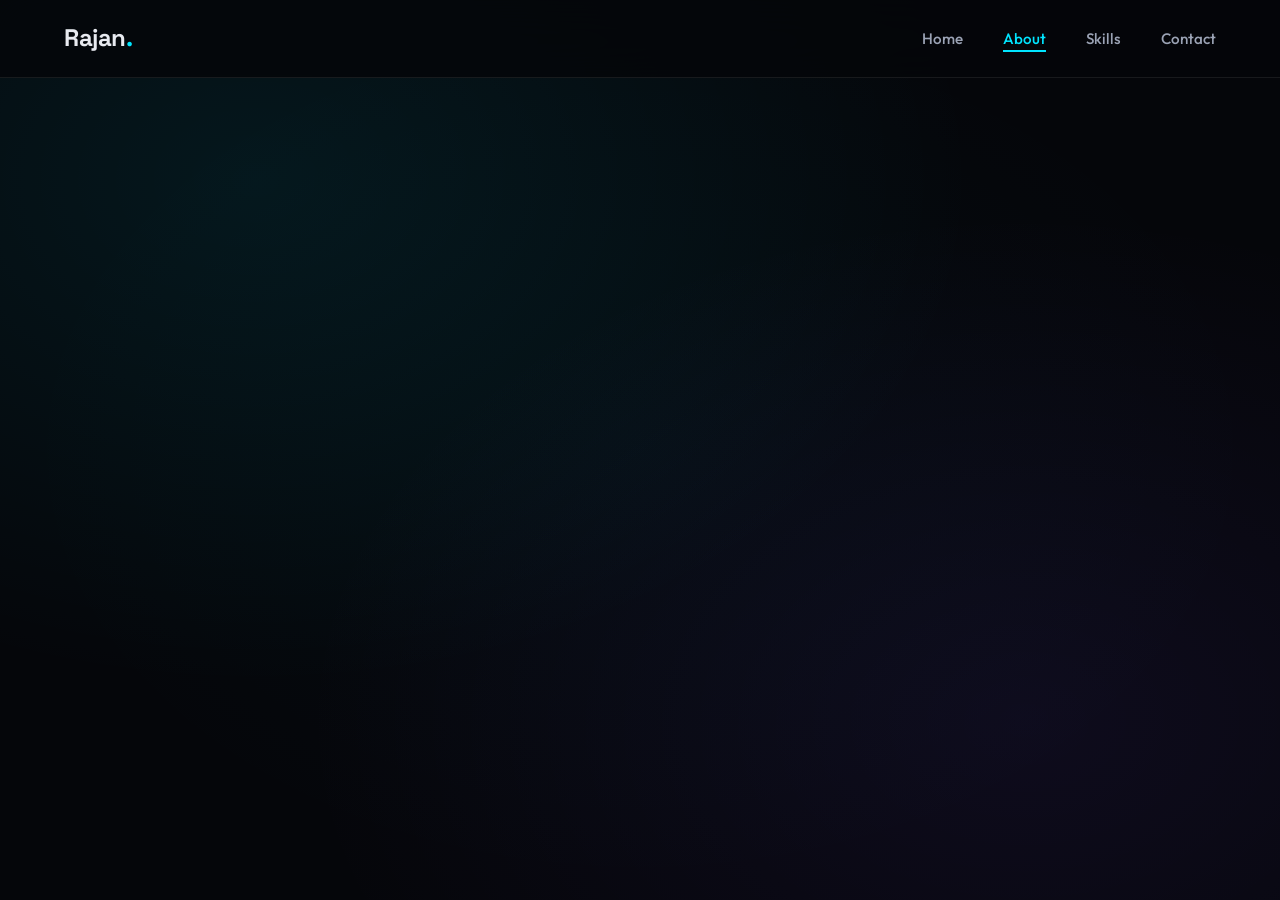
==== commit 0a5f6188: "Create about.html" ====
--- a/about.html
+++ b/about.html
@@ -8,209 +8,37 @@
   <link rel="icon" href="data:image/svg+xml,<svg xmlns='http://www.w3.org/2000/svg' viewBox='0 0 100 100'><text y='.9em' font-size='90'>🚀</text></svg>">
 </head>
 <body>
-
   <div class="bg-animation"></div>
 
   <div class="flying-elements">
-    <div class="plane">
-      <svg viewBox="0 0 24 24">
-        <path d="M21 16v-2l-8-5V3.5c0-.83-.67-1.5-1.5-1.5S10 2.67 10 3.5V9l-8 5v2l8-2.5V19l-2 1.5V22l3.5-1 3.5 1v-1.5L13 19v-5.5l8 2.5z"/>
-      </svg>
-    </div>
-    <div class="plane">
-      <svg viewBox="0 0 24 24">
-        <path d="M21 16v-2l-8-5V3.5c0-.83-.67-1.5-1.5-1.5S10 2.67 10 3.5V9l-8 5v2l8-2.5V19l-2 1.5V22l3.5-1 3.5 1v-1.5L13 19v-5.5l8 2.5z"/>
-      </svg>
-    </div>
-    <div class="plane">
-      <svg viewBox="0 0 24 24">
-        <path d="M21 16v-2l-8-5V3.5c0-.83-.67-1.5-1.5-1.5S10 2.67 10 3.5V9l-8 5v2l8-2.5V19l-2 1.5V22l3.5-1 3.5 1v-1.5L13 19v-5.5l8 2.5z"/>
-      </svg>
-    </div>
+    <div class="plane"><svg viewBox="0 0 24 24"><path d="M21 16v-2l-8-5V3.5c0-.83-.67-1.5-1.5-1.5S10 2.67 10 3.5V9l-8 5v2l8-2.5V19l-2 1.5V22l3.5-1 3.5 1v-1.5L13 19v-5.5l8 2.5z"/></svg></div>
+    <div class="plane"><svg viewBox="0 0 24 24"><path d="M21 16v-2l-8-5V3.5c0-.83-.67-1.5-1.5-1.5S10 2.67 10 3.5V9l-8 5v2l8-2.5V19l-2 1.5V22l3.5-1 3.5 1v-1.5L13 19v-5.5l8 2.5z"/></svg></div>
+    <div class="plane"><svg viewBox="0 0 24 24"><path d="M21 16v-2l-8-5V3.5c0-.83-.67-1.5-1.5-1.5S10 2.67 10 3.5V9l-8 5v2l8-2.5V19l-2 1.5V22l3.5-1 3.5 1v-1.5L13 19v-5.5l8 2.5z"/></svg></div>
   </div>
 
-  <!-- Navigation -->
   <nav class="navbar" id="navbar">
     <a href="index.html" class="logo">Rajan<span>.</span></a>
-
     <ul class="nav-links" id="navLinks">
       <li><a href="index.html">Home</a></li>
       <li><a href="about.html" class="active">About</a></li>
       <li><a href="skills.html">Skills</a></li>
       <li><a href="contact.html">Contact</a></li>
     </ul>
-
     <button class="menu-toggle" id="menuToggle" aria-label="Menu">
-      <span></span>
-      <span></span>
-      <span></span>
+      <span></span><span></span><span></span>
     </button>
   </nav>
 
-  <!-- About Section -->
   <section class="section" style="padding-top: 140px;">
     <div class="container">
-
       <div class="section-header fade-in">
         <span class="tag">About Me</span>
         <h2>Know Who I Am</h2>
-        <p>
-          A passionate frontend developer who loves turning creative
-          ideas into real-world digital experiences.
-        </p>
+        <p>A passionate frontend developer who loves turning creative ideas into real-world digital experiences.</p>
       </div>
 
       <div class="about-grid">
-
-        <!-- Profile Photo -->
         <div class="about-image fade-in">
-          <img src="assets/rajan.jpg" alt="Rajan Bhandary">
-        </div>
-
-        <!-- About Content -->
-        <div class="about-content fade-in">
-          <h3>I'm Rajan Bhandary</h3>
-
-          <p>
-            A dedicated Frontend Developer with a strong focus on
-            creating clean, responsive, and user-friendly interfaces.
-            I enjoy solving real problems through code and constantly
-            learning new technologies to stay ahead in the fast-moving
-            web world.
-          </p>
-
-          <p>
-            My journey in web development started with curiosity and
-            has grown into a deep passion for building beautiful
-            products that people love to use. I believe great design
-            + clean code = unforgettable experiences.
-          </p>
-
-          <!-- Personal Information -->
-          <div class="about-info">
-
-            <div class="info-item">
-              <div class="label">Name</div>
-              <div class="value">Rajan Bhandary</div>
-            </div>
-
-            <div class="info-item">
-              <div class="label">Role</div>
-              <div class="value">Frontend Developer</div>
-            </div>
-
-            <div class="info-item">
-              <div class="label">Phone</div>
-              <div class="value">+977 9708964917</div>
-            </div>
-
-            <div class="info-item">
-              <div class="label">Location</div>
-              <div class="value">Jaleshwar, Mahottari, Nepal</div>
-            </div>
-
-            <div class="info-item">
-              <div class="label">Availability</div>
-              <div class="value">Open to Work</div>
-            </div>
-
-          </div>
-        </div>
-      </div>
-
-      <!-- Hobbies Section -->
-      <div class="section-header fade-in" style="margin-top: 5rem;">
-        <span class="tag">Beyond Code</span>
-        <h2>My Hobbies & Interests</h2>
-        <p>
-          Life is more than just code. Here's what keeps me inspired
-          and balanced.
-        </p>
-      </div>
-
-      <div class="hobbies-grid">
-
-        <div class="hobby-card fade-in">
-          <span class="icon">📸</span>
-          <h4>Photography</h4>
-          <p>
-            Capturing moments and playing with light & composition
-            in my free time.
-          </p>
-        </div>
-
-        <div class="hobby-card fade-in">
-          <span class="icon">✈️</span>
-          <h4>Traveling</h4>
-          <p>
-            Exploring new places, cultures and getting inspired
-            by different environments.
-          </p>
-        </div>
-
-        <div class="hobby-card fade-in">
-          <span class="icon">🎧</span>
-          <h4>Music</h4>
-          <p>
-            Listening to lo-fi, electronic & indie while coding
-            or relaxing after work.
-          </p>
-        </div>
-
-        <div class="hobby-card fade-in">
-          <span class="icon">🏋️</span>
-          <h4>Fitness</h4>
-          <p>
-            Staying active and disciplined helps me maintain focus
-            and energy every day.
-          </p>
-        </div>
-
-        <div class="hobby-card fade-in">
-          <span class="icon">📚</span>
-          <h4>Tech Reading</h4>
-          <p>
-            Reading blogs, docs & books about new frameworks,
-            design systems & trends.
-          </p>
-        </div>
-
-        <div class="hobby-card fade-in">
-          <span class="icon">🎮</span>
-          <h4>Gaming</h4>
-          <p>
-            Occasional gaming sessions to unwind and keep the
-            competitive spirit alive.
-          </p>
-        </div>
-
-      </div>
-    </div>
-  </section>
-
-  <!-- WhatsApp Floating Button -->
-  <a
-    href="https://wa.me/9779708964917"
-    target="_blank"
-    rel="noopener noreferrer"
-    class="whatsapp-float"
-    aria-label="Chat on WhatsApp"
-  >
-    <svg viewBox="0 0 32 32">
-      <path d="M16.004 0C7.168 0 0 7.168 0 16c0 2.824.736 5.472 2.024 7.776L.064 32l8.4-2.208A15.92 15.92 0 0016.004 32C24.832 32 32 24.832 32 16S24.832 0 16.004 0zm0 29.12c-2.56 0-5.056-.672-7.232-1.952l-.528-.312-5.472 1.44 1.44-5.344-.344-.544A13.056 13.056 0 012.88 16c0-7.232 5.888-13.12 13.124-13.12S29.12 8.768 29.12 16 23.232 29.12 16.004 29.12z"/>
-
-      <path d="M23.36 19.424c-.384-.192-2.272-1.12-2.624-1.248-.352-.128-.608-.192-.864.192-.256.384-.992 1.248-1.216 1.504-.224.256-.448.288-.832.096-.384-.192-1.616-.592-3.072-1.888-1.136-1.024-1.904-2.288-2.128-2.672-.224-.384-.024-.592.168-.784.176-.176.384-.448.576-.672.192-.224.256-.384.384-.64.128-.256.064-.48-.032-.672-.096-.192-.864-2.08-1.184-2.848-.32-.752-.64-.64-.864-.64h-.736c-.256 0-.672.096-1.024.48-.352.384-1.344 1.312-1.344 3.2s1.376 3.712 1.568 3.968c.192.256 2.704 4.128 6.56 5.792.912.384 1.632.624 2.192.8.912.288 1.744.248 2.4.152.736-.112 2.272-.928 2.592-1.824.32-.896.32-1.664.224-1.824-.096-.16-.352-.256-.736-.448z"/>
-    </svg>
-  </a>
-
-  <!-- Footer -->
-  <footer>
-    <div class="container">
-      <p>© 2026 Rajan Bhandary. Crafted with ❤️ & modern code.</p>
-    </div>
-  </footer>
-
-  <script src="script.js"></script>
-
-</body>
-</html>+          <!-- Your uploaded photo is embedded directly in this HTML file -->
+          <img
+            src="[data-uri]
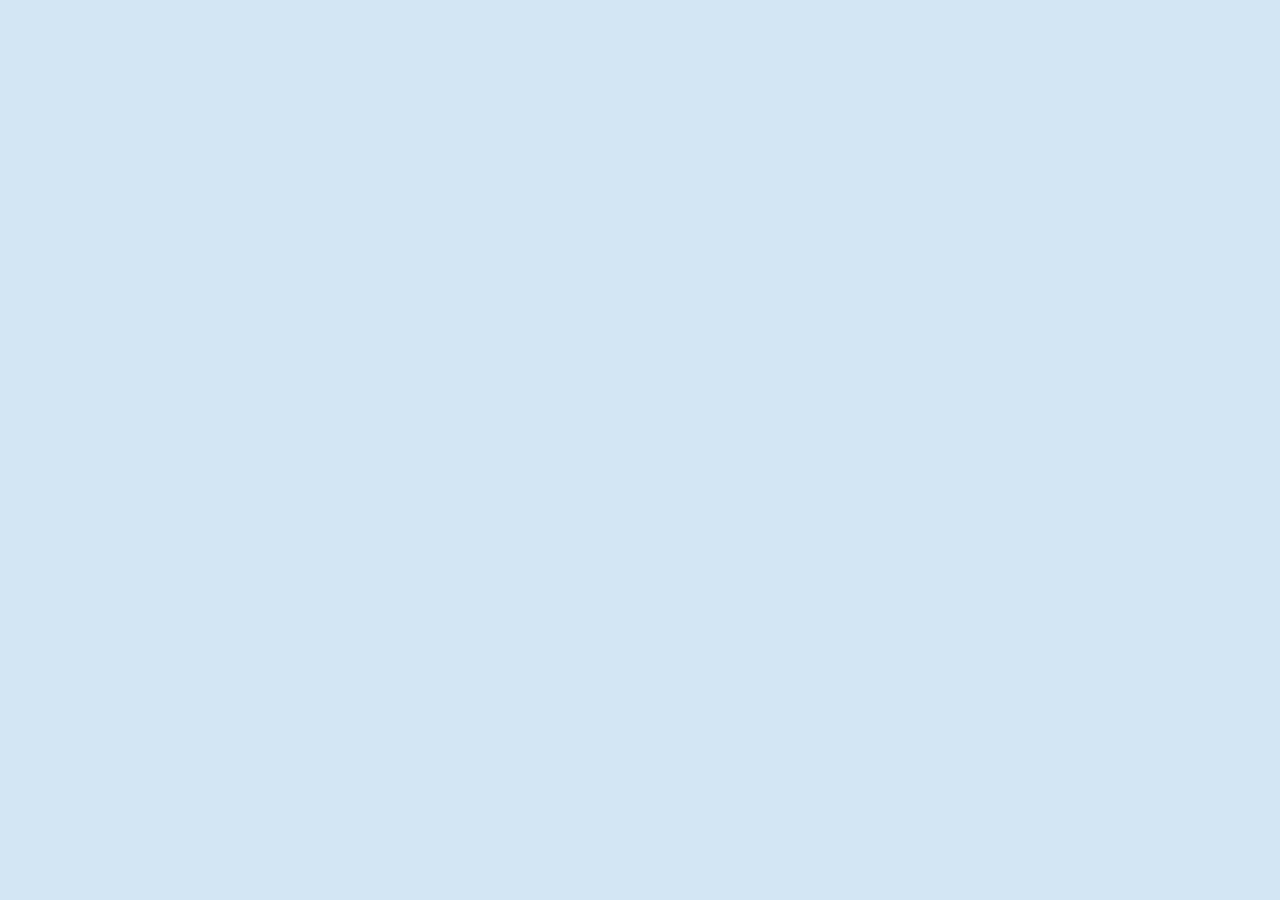
==== commit 50d95afe: "Create about.html" ====
--- a/about.html
+++ b/about.html
@@ -1,44 +1,32 @@
 <!DOCTYPE html>
 <html lang="en">
 <head>
-  <meta charset="UTF-8">
-  <meta name="viewport" content="width=device-width, initial-scale=1.0">
-  <title>About | Rajan Bhandary</title>
-  <link rel="stylesheet" href="style.css">
-  <link rel="icon" href="data:image/svg+xml,<svg xmlns='http://www.w3.org/2000/svg' viewBox='0 0 100 100'><text y='.9em' font-size='90'>🚀</text></svg>">
-</head>
-<body>
-  <div class="bg-animation"></div>
-
-  <div class="flying-elements">
-    <div class="plane"><svg viewBox="0 0 24 24"><path d="M21 16v-2l-8-5V3.5c0-.83-.67-1.5-1.5-1.5S10 2.67 10 3.5V9l-8 5v2l8-2.5V19l-2 1.5V22l3.5-1 3.5 1v-1.5L13 19v-5.5l8 2.5z"/></svg></div>
-    <div class="plane"><svg viewBox="0 0 24 24"><path d="M21 16v-2l-8-5V3.5c0-.83-.67-1.5-1.5-1.5S10 2.67 10 3.5V9l-8 5v2l8-2.5V19l-2 1.5V22l3.5-1 3.5 1v-1.5L13 19v-5.5l8 2.5z"/></svg></div>
-    <div class="plane"><svg viewBox="0 0 24 24"><path d="M21 16v-2l-8-5V3.5c0-.83-.67-1.5-1.5-1.5S10 2.67 10 3.5V9l-8 5v2l8-2.5V19l-2 1.5V22l3.5-1 3.5 1v-1.5L13 19v-5.5l8 2.5z"/></svg></div>
-  </div>
-
-  <nav class="navbar" id="navbar">
-    <a href="index.html" class="logo">Rajan<span>.</span></a>
-    <ul class="nav-links" id="navLinks">
-      <li><a href="index.html">Home</a></li>
-      <li><a href="about.html" class="active">About</a></li>
-      <li><a href="skills.html">Skills</a></li>
-      <li><a href="contact.html">Contact</a></li>
-    </ul>
-    <button class="menu-toggle" id="menuToggle" aria-label="Menu">
-      <span></span><span></span><span></span>
-    </button>
-  </nav>
-
-  <section class="section" style="padding-top: 140px;">
-    <div class="container">
-      <div class="section-header fade-in">
-        <span class="tag">About Me</span>
-        <h2>Know Who I Am</h2>
-        <p>A passionate frontend developer who loves turning creative ideas into real-world digital experiences.</p>
-      </div>
-
-      <div class="about-grid">
-        <div class="about-image fade-in">
-          <!-- Your uploaded photo is embedded directly in this HTML file -->
-          <img
-            src="[data-uri]<meta charset="UTF-8">
+<meta name="viewport" content="width=device-width, initial-scale=1">
+<title>About – Rajan Bhandari</title>
+<link rel="preconnect" href="https://fonts.googleapis.com">
+<link rel="preconnect" href="https://fonts.gstatic.com" crossorigin>
+<link href="https://fonts.googleapis.com/css2?family=Bricolage+Grotesque:wght@600;800&family=DM+Sans:wght@400;500&display=swap" rel="stylesheet">
+<style>
+  :root {
+    --sky: #d3e6f4;
+    --ink: #15222e;
+    --brown: #7b4a2a;
+    --white: #ffffff;
+    --muted: #4d5d6b;
+    --line: #b9cfe0;
+  }
+  * { box-sizing: border-box; margin: 0; padding: 0; }
+  body {
+    font-family: "DM Sans", system-ui, sans-serif;
+    background: var(--sky);
+    color: var(--ink);
+    min-height: 100vh;
+    display: flex;
+    align-items: center;
+    justify-content: center;
+    padding: 32px 20px;
+    line-height: 1.6;
+  }
+  .about {
+    width: 100%;
